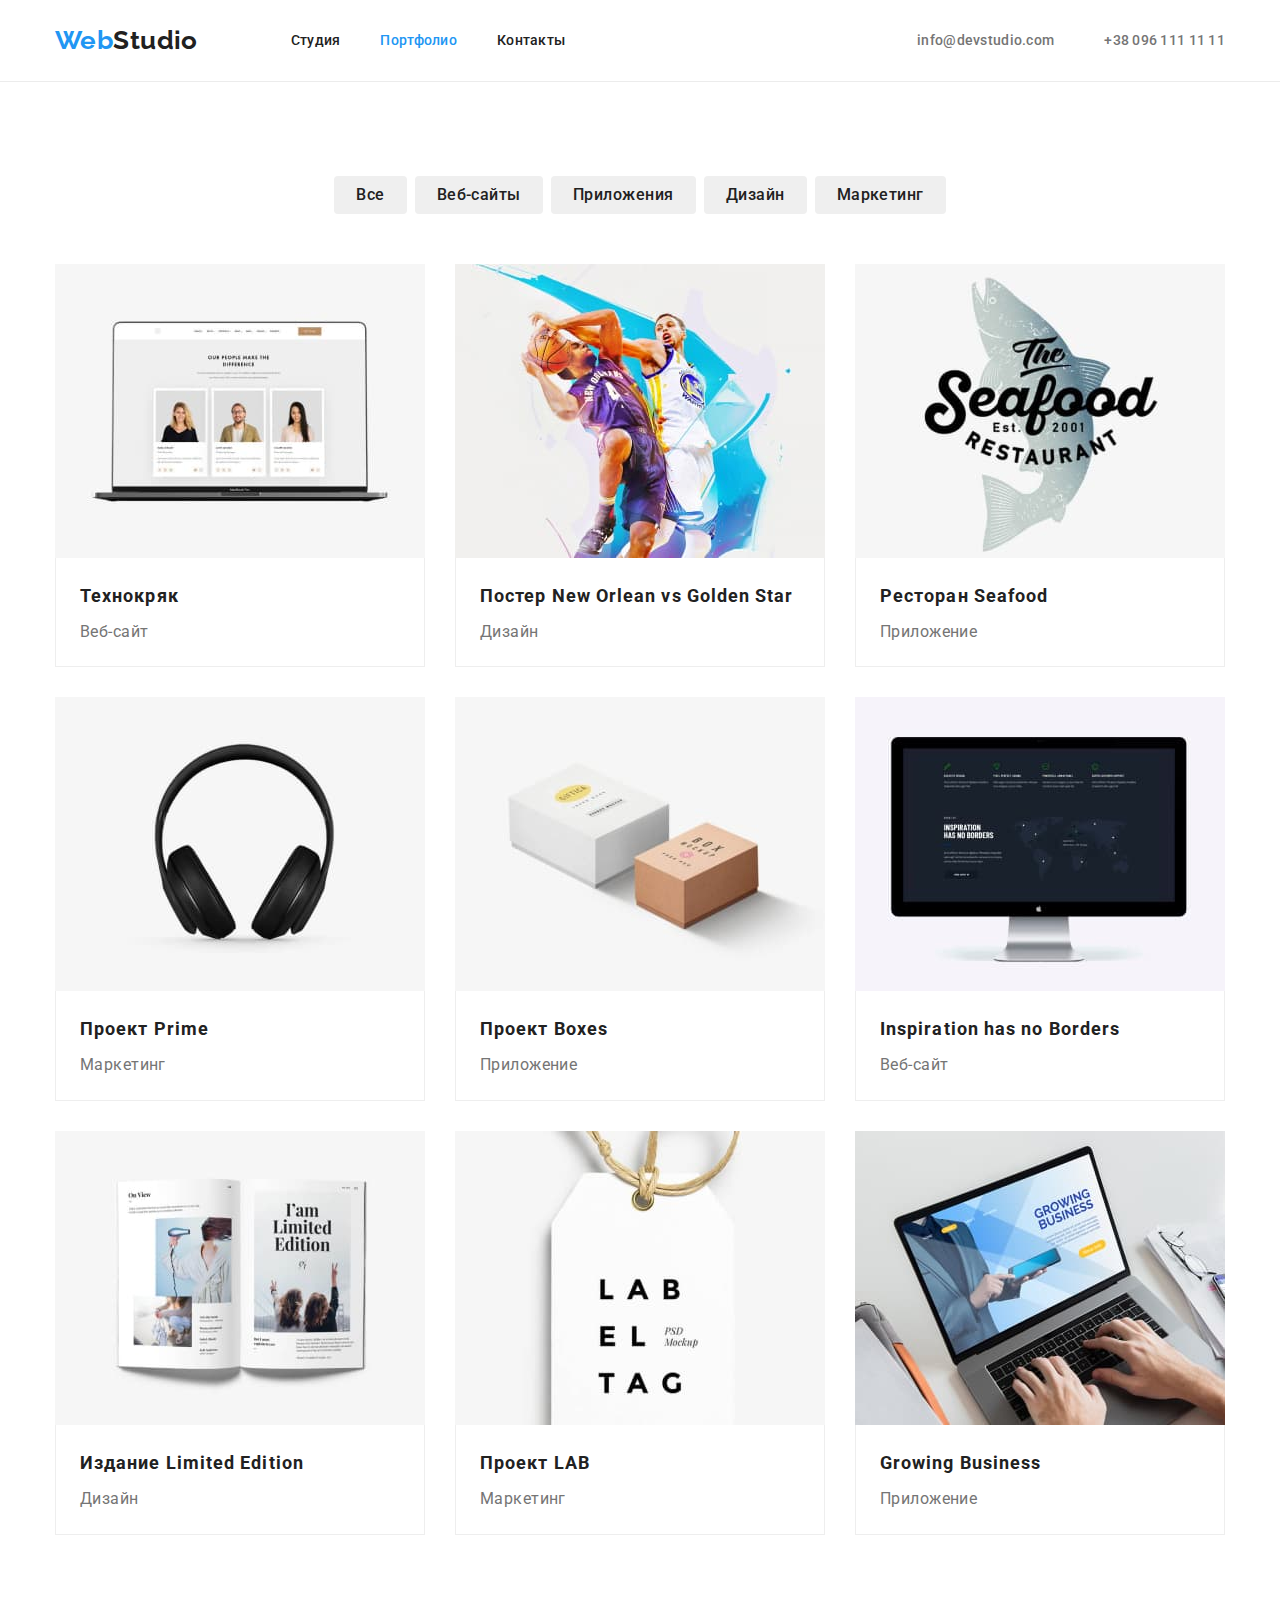
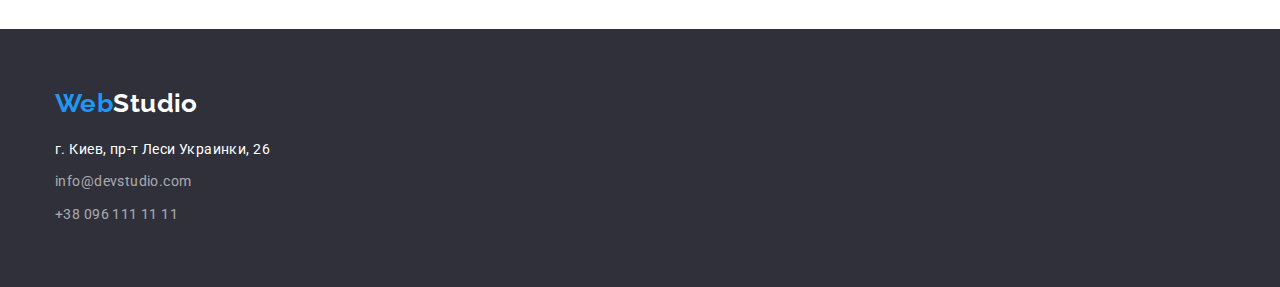
==== portfolio.html @ f80c2c44 "+" ====
<!DOCTYPE html>
<html lang="ru">
  <head>
    <meta charset="UTF-8" />
    <meta http-equiv="X-UA-Compatible" content="IE=edge" />
    <meta name="viewport" content="width=device-width, initial-scale=1.0" />
    <link
      href="https://fonts.googleapis.com/css2?family=Raleway:wght@700&family=Roboto:wght@400;500;700;900&display=swap"
      rel="stylesheet"
    />
    <link
      rel="stylesheet"
      href="https://cdnjs.cloudflare.com/ajax/libs/modern-normalize/1.1.0/modern-normalize.min.css"
    />
    <link rel="stylesheet" href="style/styles.css" />
    <title>goit-markup-hw-01</title>
  </head>
  <body>
    <!-- Шапка -->
    <header>
      <div class="conteiner main-nav">
        <nav class="navigator">
          <a href="./index.html" class="logo"
            ><span class="logo-accent">Web</span>Studio</a
          >
          <ul class="site-nav list">
            <li class="item"><a href="./index.html" class="link">Студия</a></li>
            <li class="item">
              <a href="./portfolio.html" class="link curent">Портфолио</a>
            </li>
            <li class="item"><a href="" class="link">Контакты</a></li>
          </ul>
        </nav>
        <ul class="site-contact list">
          <li class="item">
            <a href="tomail:info@devstudio.com" class="link"
              >info@devstudio.com</a
            >
          </li>
          <li class="item">
            <a href="tel:+380961111111" class="link">+38 096 111 11 11</a>
          </li>
        </ul>
      </div>
    </header>
    <!-- Портфолио -->
    <main>
      <section class="section">
        <div class="conteiner">
          <h1 class="visually-hidden">Портфолио</h1>
          <ul class="flex-buttons list">
            <li class="item">
              <button type="button" class="buttons">Все</button>
            </li>
            <li class="item">
              <button type="button" class="buttons">Веб-сайты</button>
            </li>
            <li class="item">
              <button type="button" class="buttons">Приложения</button>
            </li>
            <li class="item">
              <button type="button" class="buttons">Дизайн</button>
            </li>
            <li class="item">
              <button type="button" class="buttons">Маркетинг</button>
            </li>
          </ul>

          <ul class="list-projects list">
            <li class="item">
              <a href=""
                ><img src="./images/2.1.jpg" alt="Технокряк" width="370" />
                <div class="project-title"><h2 class="project">Технокряк</h2>
                <p class="diction">Веб-сайт</p></a
              ></div>
            </li>
            <li class="item">
              <a href=""
                ><img
                  src="./images/2.2.jpg"
                  alt="Постер New Orlean vs Golden Star"
                  width="370"
                />
                <div class="project-title"><h2 class="project">Постер New Orlean vs Golden Star</h2>
                <p class="diction">Дизайн</p></a
              ></div>
            </li>
            <li class="item">
              <a href=""
                ><img
                  src="./images/2.3.jpg"
                  alt="Ресторан Seafood"
                  width="370"
                />
                <div class="project-title"><h2 class="project">Ресторан Seafood</h2>
                <p class="diction">Приложение</p></a
              ></div>  
            </li>
            <li class="item">
              <a href=""
                ><img src="./images/2.4.jpg" alt="Проект Prime" width="370" />
                <div class="project-title"><h2 class="project">Проект Prime</h2>
                <p class="diction">Маркетинг</p></a
              ></div>
            </li>
            <li class="item">
              <a href=""
                ><img src="./images/2.5.jpg" alt="Проект Boxes" width="370" />
                <div class="project-title"><h2 class="project">Проект Boxes</h2>
                <p class="diction">Приложение</p></a
              ></div>
            </li>
            <li class="item">
              <a href=""
                ><img
                  src="./images/2.6.jpg"
                  alt="Inspiration has no Borders"
                  width="370"
                />
                <div class="project-title"><h2 class="project">Inspiration has no Borders</h2>
                <p class="diction">Веб-сайт</p></a
              ></div>
                
            </li>
            <li class="item">
              <a href=""
                ><img
                  src="./images/2.7.jpg"
                  alt="Издание Limited Edition"
                  width="370"
                />
                <div class="project-title"><h2 class="project">Издание Limited Edition</h2>
                <p class="diction">Дизайн</p></a
              ></div>
            </li>
            <li class="item">
              <a href=""
                ><img src="./images/2.8.jpg" alt="Проект LAB" width="370" />
                <div class="project-title">
                <h2 class="project">Проект LAB</h2>
                <p class="diction">Маркетинг</p></a
              ></div>
            </li>
            <li class="item">
              <a href=""
                ><img
                  src="./images/2.9.jpg"
                  alt="Growing Business"
                  width="370"
                />
                <div class="project-title">
                <h2 class="project">Growing Business</h2>
                <p class="diction">Приложение</p></a
              ></div>
            </li>
          </ul>
        </div>
      </section>
    </main>
    <footer class="footer">
      <div class="conteiner">
        <a href="./index.html" class="footer-logo"
          ><span class="logo-accent">Web</span
          ><span class="footer-logo-accent">Studio</span></a
        >
        <address class="address-navigator">
          <ul class="contact-footer list">
            <li class="item">
              <a
                href="https://goo.gl/maps/BdsSgtMAJnZPHCbD8"
                target="_blank"
                class="address"
              >
                г. Киев, пр-т Леси Украинки, 26
              </a>
            </li>
            <li class="item">
              <a href="tomail:info@devstudio.com" class="link"
                >info@devstudio.com</a
              >
            </li>
            <li class="item">
              <a href="tel:+380961111111" class="link">+38 096 111 11 11</a>
            </li>
          </ul>
        </address>
      </div>
    </footer>
  </body>
</html>
---- style/styles.css ----
:root {
  --primary-text-color: #757575;
  --accent-color: #2196f3;
  --text-title-color: #212121;
  --text-bottons-color: white;
}

.visually-hidden {
  display: none;
}
body {
  background-color: white;
  color: var(--primary-text-color);
  font-family: 'Roboto', sans-serif;
  font-size: 14px;
  letter-spacing: 0.03em;
}

h1,
h2,
h3,
h4,
h5,
h6,
p {
  padding: 0;
  margin: 0;
}
.list {
  list-style: none;
  padding: 0;
  margin: 0;
}

.conteiner {
  /* outline: 1px solid tomato; */
  width: 1200px;
  padding-left: 15px;
  padding-right: 15px;
  margin-left: auto;
  margin-right: auto;
}

.section {
  padding-top: 94px;
  padding-bottom: 94px;
}

img {
  display: block;
}

/* Logo */
header {
  border-bottom: 1px solid #ececec;
}
.main-nav {
  display: flex;
  align-items: center;
}

.logo {
  display: flex;
  padding-top: 25px;
  padding-bottom: 25px;
  margin-left: auto;

  color: var(--text-title-color);
  font-family: Raleway;
  font-style: normal;
  font-weight: 700;
  font-size: 26px;
  line-height: 31px;
  text-decoration: none;
}
.logo-accent {
  color: var(--accent-color);
}

.navigator {
  display: flex;
  align-items: center;
}
/* Site-nav */
.site-nav {
  display: flex;
  margin-left: 93px;
  align-items: center;
}

.site-nav .link {
  display: block;
  padding-top: 32px;
  padding-bottom: 32px;
  color: var(--text-title-color);
  font-weight: 500;
  font-size: 14px;
  line-height: 1.1;
  letter-spacing: 0.02em;
  text-decoration: none;
}
.site-nav .item:not(:last-child) {
  margin-right: 40px;
}

.site-nav .link:hover,
.site-nav .link:focus,
.contact-footer .link:hover,
.contact-footer .link:focus {
  color: var(--accent-color);
}
.site-nav .link.curent {
  color: var(--accent-color);
}
.site-contact {
  display: flex;
}
.site-contact .item + .item {
  margin-left: 50px;
}

.site-contact {
  margin-left: auto;
}
.site-contact .link {
  display: block;
  padding-top: 32px;
  padding-bottom: 32px;

  color: var(--primary-text-color);
  font-weight: 500;
  font-size: 14px;
  line-height: 1.1;
  letter-spacing: 0.02em;
  text-decoration: none;
}

.site-contact .link:hover,
.site-contact .link:focus,
.logo-mail {
  color: var(--accent-color);
}

/* страничка index.html */
/* Hero */

.hero-button {
  padding: 10px 32px;
  font-weight: 700;
  font-size: 16px;
  line-height: 1.9;
  display: flex;
  align-items: center;
  letter-spacing: 0.06em;
  color: var(--text-bottons-color);
  background-color: var(--accent-color);
  display: inline-block;
  box-shadow: 0px 4px 4px rgba(0, 0, 0, 0.15);
  border-radius: 4px;
  border: none;
}

.hero-button:hover,
.hero-button:focus {
  color: var(--text-title-color);
  background-color: var(--text-bottons-color);
}

.hero {
  background-color: #2f303a;
  text-align: center;
  padding-top: 200px;
  padding-bottom: 200px;
}

.hero .title {
  font-size: 44px;
  line-height: 1.4;
  letter-spacing: 0.06em;
  text-transform: uppercase;
  color: var(--text-bottons-color);
  margin-top: 0;
  margin-bottom: 30px;
}
/* peculiarities */
.feature-list {
  display: flex;
  flex-direction: row;
}

.feature-list .title {
  margin-top: 0;
  margin-bottom: 10px;
  color: var(--text-title-color);
  font-weight: 700;
  font-size: 14px;
  line-height: 1.1;
  letter-spacing: 0.03em;
  text-transform: uppercase;
}

.feature-list .paragraf {
  width: 270px;
  font-size: 14px;
  line-height: 1.7;
  margin-top: 0;
  margin-bottom: 0;
}

.feature-list .item:not(:last-child) {
  margin-right: 30px;
}

.feature-list .item::before {
  margin-bottom: 30px;
  display: block;
  content: '';
  height: 120px;
  background: #f5f4fa;
  background-image: url(../images/icons.svg/aerial1.svg);
  background-size: contain;
  background-repeat: no-repeat;
  background-position: center;
  border-radius: 4px;
}

/* About */
.padding {
  padding-top: 0;
}

.flex-about {
  display: flex;
  flex-direction: row;
  align-items: center;
}

.flex-about .item:not(:last-child) {
  margin-right: 30px;
}

.about-title {
  color: var(--text-title-color);
  margin-bottom: 50px;
  font-weight: 700;
  font-size: 36px;
  line-height: 1.2;
  text-align: center;
}
/* About team */

.about-team {
  padding-top: 0;
  background: #f5f4fa;
}

.flex-team {
  display: flex;
  flex-direction: row;
}

.flex-team .item {
  background-color: var(--text-bottons-color);
  box-shadow: 0px 1px 3px rgba(0, 0, 0, 0.12), 0px 1px 1px rgba(0, 0, 0, 0.14),
    0px 2px 1px rgba(0, 0, 0, 0.2);
  border-radius: 0px 0px 4px 4px;
}
.flex-team .item:not(:last-child) {
  margin-right: 30px;
}

.about-team .title {
  color: var(--text-title-color);
  margin-top: 0;
  margin-bottom: 50px;
  font-weight: 700;
  font-size: 36px;
  line-height: 1.2;
  text-align: center;
}
.about-team .name {
  color: var(--text-title-color);
  margin-top: 30px;
  margin-bottom: 10px;
  font-weight: 500;
  font-size: 16px;
  line-height: 1.2;
  text-align: center;
}

.about-team .profession {
  color: var(--primary-text-color);
  margin-top: 0;
  margin-bottom: 30px;
  font-size: 16px;
  line-height: 1.1;
  text-align: center;
}

/* Compay */

.company {
  padding-top: 0;
}

/* footer */

.footer {
  background-color: #2f303a;
  padding-top: 60px;
  padding-bottom: 60px;
}

.footer-logo {
  display: block;
  margin-bottom: 20px;
  color: var(--text-title-color);
  font-family: Raleway;
  font-style: normal;
  font-weight: 700;
  font-size: 26px;
  line-height: 1.1;
  text-decoration: none;
}
.footer-logo-accent {
  color: var(--text-bottons-color);
}

.contact-footer .link {
  font-size: 14px;
  line-height: 1.7;
  color: rgba(255, 255, 255, 0.6);
  text-decoration: none;
  font-style: normal;
}

.contact-footer .contact-footer {
  /* background-color: tomato; */
}

.contact-footer .item {
  margin-bottom: 9px;
}

.contact-footer .item:last-child {
  margin-bottom: 0px;
}

.address {
  font-style: normal;
  text-decoration: none;
  font-size: 14px;
  line-height: 1.7;
  color: var(--text-bottons-color);
}
/* portfolio.html */

.flex-buttons {
  display: flex;
  justify-content: center;
  margin-top: 0;
  margin-bottom: 50px;
}
.flex-buttons .item {
  margin-right: 8px;
}

.flex-buttons .item:last-child {
  margin-right: 0;
}
.buttons {
  padding: 6px 22px;
  font-weight: 500;
  font-size: 16px;
  line-height: 1.6;
  text-align: center;
  letter-spacing: 0.03em;
  color: var(--text-title-color);
  cursor: pointer;
  border: transparent;
  border-radius: 4px;
  /* box-shadow: 0px 3px 1px rgba(0, 0, 0, 0.1), 0px 1px 2px rgba(0, 0, 0, 0.08),
    0px 2px 2px rgba(0, 0, 0, 0.12); */
}

.buttons:hover,
.buttons:focus {
  color: var(--text-bottons-color);
  background-color: var(--accent-color);
  box-shadow: 0px 3px 1px rgba(0, 0, 0, 0.1), 0px 1px 2px rgba(0, 0, 0, 0.08),
    0px 2px 2px rgba(0, 0, 0, 0.12);
}

.list-projects {
  display: flex;
  flex-wrap: wrap;
}

.list-projects .item {
  flex-basis: calc((100% - 60px) / 3);
  margin-right: 30px;
  margin-bottom: 30px;
}

.list-projects .item:nth-child(3n + 3) {
  margin-right: 0;
}

.list-projects .item:nth-last-child(-n + 3) {
  margin-bottom: 0;
}

.project-title {
  border-left: 1px solid #eeeeee;
  border-right: 1px solid #eeeeee;
  border-bottom: 1px solid #eeeeee;
  padding: 20px 24px;
  width: 370px;
}

.list-projects .project {
  color: var(--text-title-color);
  font-weight: 700;
  font-size: 18px;
  line-height: 2;
  letter-spacing: 0.06em;
  text-decoration: none;
}

.list-projects .diction {
  color: var(--primary-text-color);
  margin-top: 4px;
  font-size: 16px;
  line-height: 1.8;
}

.list-projects a {
  text-decoration: none;
}
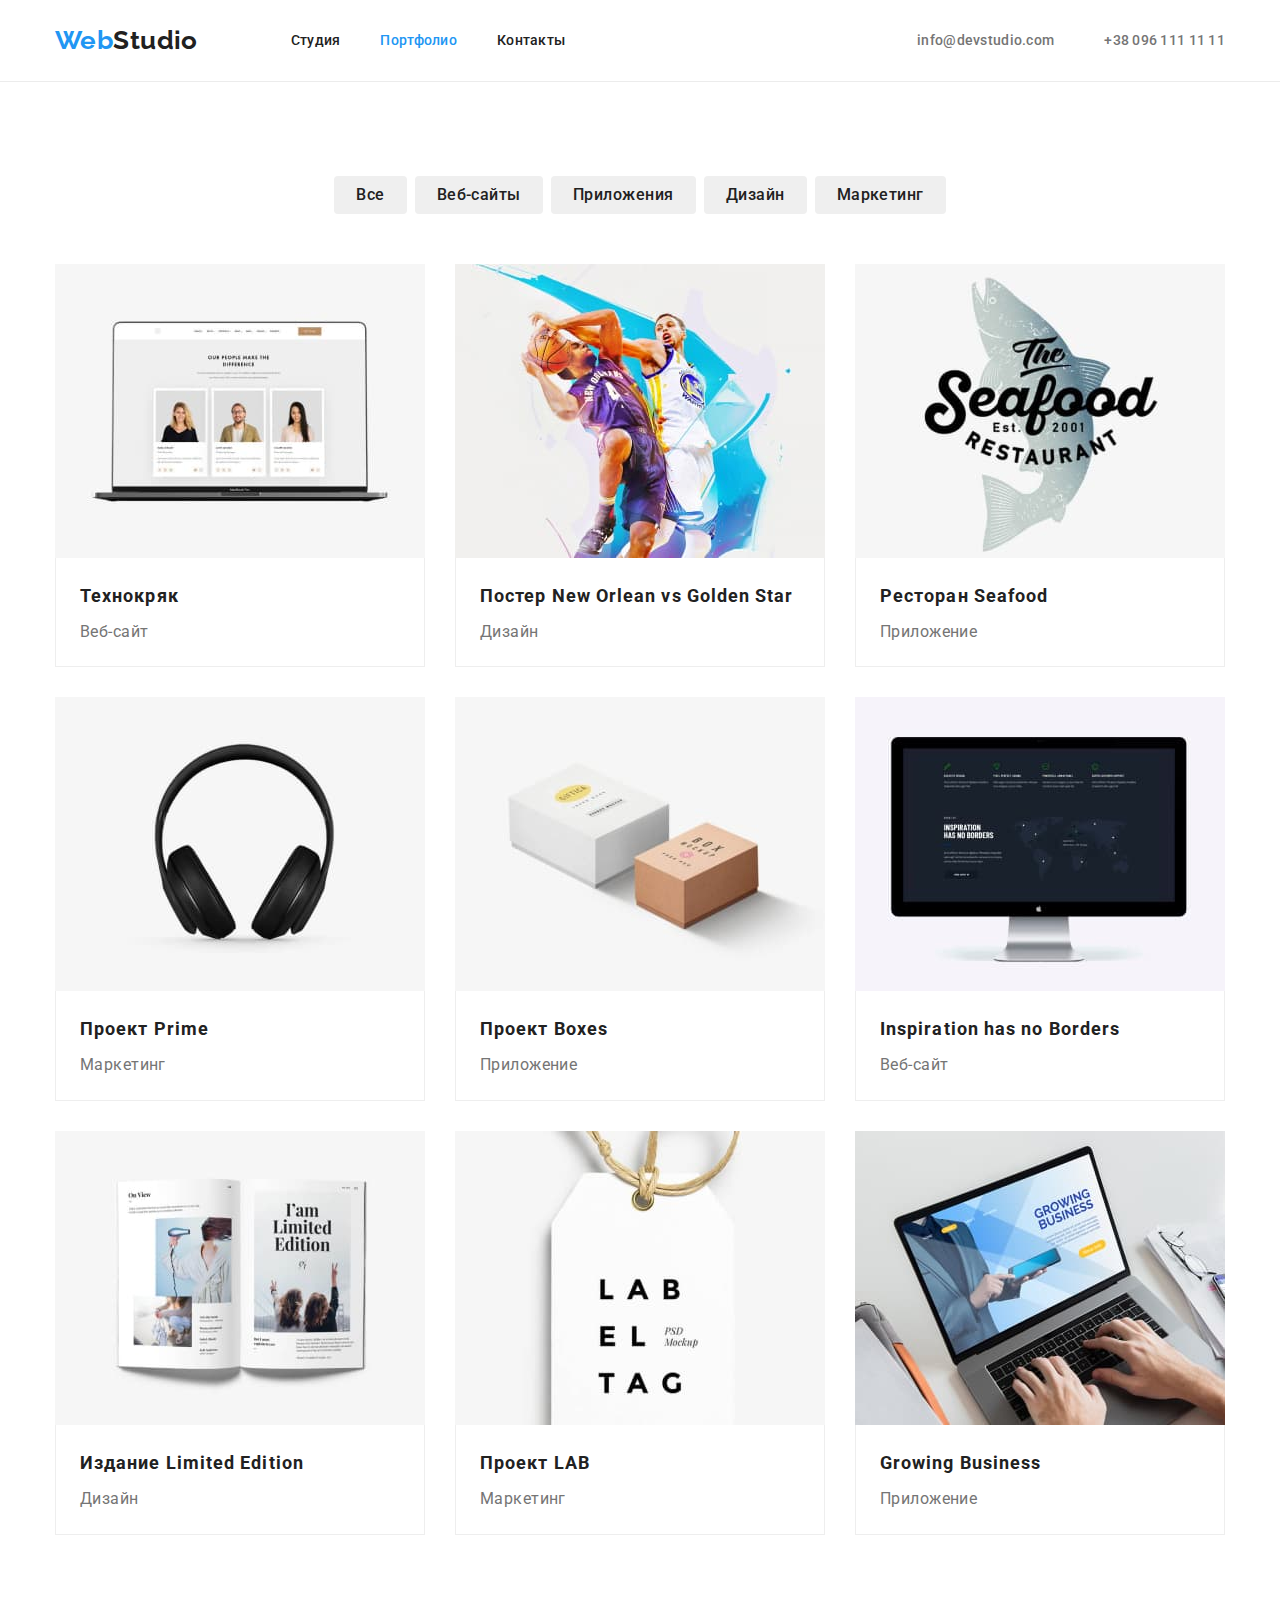
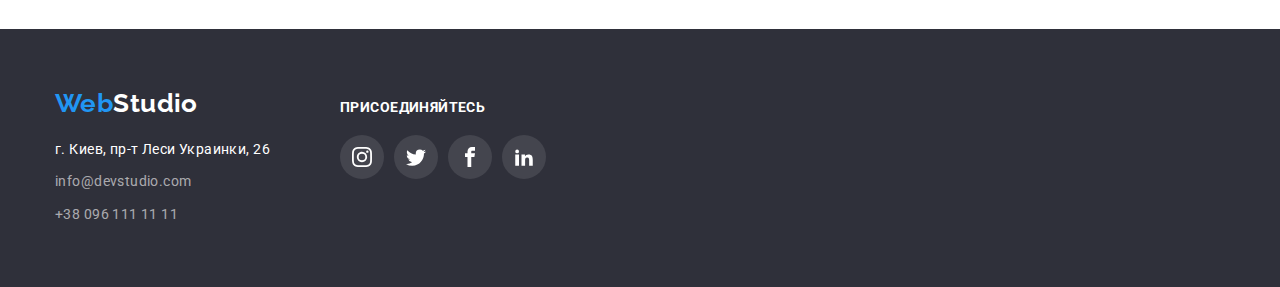
==== commit d30d470f: "сделал секцию Hero" ====
--- a/portfolio.html
+++ b/portfolio.html
@@ -158,32 +158,53 @@
       </section>
     </main>
     <footer class="footer">
-      <div class="conteiner">
-        <a href="./index.html" class="footer-logo"
-          ><span class="logo-accent">Web</span
-          ><span class="footer-logo-accent">Studio</span></a
-        >
-        <address class="address-navigator">
-          <ul class="contact-footer list">
-            <li class="item">
-              <a
-                href="https://goo.gl/maps/BdsSgtMAJnZPHCbD8"
-                target="_blank"
-                class="address"
-              >
-                г. Киев, пр-т Леси Украинки, 26
-              </a>
-            </li>
-            <li class="item">
-              <a href="tomail:info@devstudio.com" class="link"
-                >info@devstudio.com</a
-              >
-            </li>
-            <li class="item">
-              <a href="tel:+380961111111" class="link">+38 096 111 11 11</a>
-            </li>
-          </ul>
-        </address>
+      <div class="conteiner contact-menu">
+        <div>
+          <a href="./index.html" class="footer-logo"
+            ><span class="logo-accent">Web</span><span class="footer-logo-accent">Studio</span></a
+          >
+          <address>
+            <ul class="contact-footer list">
+              <li class="item">
+                <a href="https://goo.gl/maps/BdsSgtMAJnZPHCbD8" target="_blank" class="address">
+                  г. Киев, пр-т Леси Украинки, 26
+                </a>
+              </li>
+              <li class="item">
+                <a href="tomail:info@devstudio.com" class="link">info@devstudio.com</a>
+              </li>
+              <li class="item">
+                <a href="tel:+380961111111" class="link">+38 096 111 11 11</a>
+              </li>
+            </ul>
+          </address>
+        </div>
+        <div class="connect">
+          <h3 class="footer-social">присоединяйтесь</h3>
+          <ul class="footer-list list">
+            <li class="footer-social-item">
+              <a href="" class="footer-social-link">
+                <svg class="footer-social-logo" width="20" height="20">
+                  <use href="./images/icons.svg/sprite.svg#icon-instagram"></use></svg></a>
+            </li>
+            <li class="footer-social-item">
+              <a href="" class="footer-social-link">
+                <svg class="footer-social-logo" width="20" height="20">
+                  <use href="./images/icons.svg/sprite.svg#icon-twitter"></use></svg></a>
+            </li>
+            <li class="footer-social-item">
+              <a href="" class="footer-social-link">
+                <svg class="footer-social-logo" width="20" height="20">
+                  <use href="./images/icons.svg/sprite.svg#icon-facebook"></use></svg></a>
+            </li>
+            <li></li>
+            <li class="footer-social-item">
+              <a href="" class="footer-social-link">
+                <svg class="footer-social-logo" width="20" height="20">
+                  <use href="./images/icons.svg/sprite.svg#icon-linkedin2"></use></svg></a>
+            </li>
+          </ul>
+        </div>
       </div>
     </footer>
   </body>
--- a/style/styles.css
+++ b/style/styles.css
@@ -33,7 +33,6 @@
 }
 
 .conteiner {
-  /* outline: 1px solid tomato; */
   width: 1200px;
   padding-left: 15px;
   padding-right: 15px;
@@ -89,7 +88,7 @@
 }
 
 .site-nav .link {
-  display: block;
+  display: flex;
   padding-top: 32px;
   padding-bottom: 32px;
   color: var(--text-title-color);
@@ -98,6 +97,7 @@
   line-height: 1.1;
   letter-spacing: 0.02em;
   text-decoration: none;
+  align-items: center;
 }
 .site-nav .item:not(:last-child) {
   margin-right: 40px;
@@ -114,16 +114,16 @@
 }
 .site-contact {
   display: flex;
+  margin-left: auto;
+  align-items: center;
 }
 .site-contact .item + .item {
   margin-left: 50px;
 }
 
-.site-contact {
-  margin-left: auto;
-}
 .site-contact .link {
-  display: block;
+  display: flex;
+  align-items: center;
   padding-top: 32px;
   padding-bottom: 32px;
 
@@ -141,6 +141,12 @@
   color: var(--accent-color);
 }
 
+.contact-icon {
+  align-items: center;
+  margin-right: 10px;
+  fill: currentColor;
+}
+
 /* страничка index.html */
 /* Hero */
 
@@ -149,8 +155,7 @@
   font-weight: 700;
   font-size: 16px;
   line-height: 1.9;
-  display: flex;
-  align-items: center;
+  display: block;
   letter-spacing: 0.06em;
   color: var(--text-bottons-color);
   background-color: var(--accent-color);
@@ -167,8 +172,16 @@
 }
 
 .hero {
-  background-color: #2f303a;
-  text-align: center;
+  text-align: center;
+  max-width: 1600px;
+  height: 480;
+  margin-left: auto;
+  margin-right: auto;
+  background-image: linear-gradient(to right, rgba(47, 48, 58, 0.4),
+  rgba(47, 48, 58, 0.4) ), 
+  url(../images/Hero.jpg);
+  background-repeat: no-repeat;
+  background-position: center;
   padding-top: 200px;
   padding-bottom: 200px;
 }
@@ -182,7 +195,24 @@
   margin-top: 0;
   margin-bottom: 30px;
 }
+
 /* peculiarities */
+
+.icon-conteiner {
+  background: #f5f4fa;
+  border-radius: 4px;
+  width: 270px;
+  height: 120px;
+  margin-bottom: 30px;
+  display: flex;
+  align-items: center;
+  justify-content: center;
+}
+
+.feature-icon {
+  align-items: center;
+}
+
 .feature-list {
   display: flex;
   flex-direction: row;
@@ -209,19 +239,6 @@
 
 .feature-list .item:not(:last-child) {
   margin-right: 30px;
-}
-
-.feature-list .item::before {
-  margin-bottom: 30px;
-  display: block;
-  content: '';
-  height: 120px;
-  background: #f5f4fa;
-  background-image: url(../images/icons.svg/aerial1.svg);
-  background-size: contain;
-  background-repeat: no-repeat;
-  background-position: center;
-  border-radius: 4px;
 }
 
 /* About */
@@ -291,16 +308,85 @@
 .about-team .profession {
   color: var(--primary-text-color);
   margin-top: 0;
-  margin-bottom: 30px;
+  margin-bottom: 16px;
   font-size: 16px;
   line-height: 1.1;
   text-align: center;
 }
 
+.flex-social-media {
+  display: flex;
+  margin-bottom: 30px;
+  justify-content: center;
+}
+
+.social-link {
+  width: 44px;
+  height: 44px;
+  display: flex;
+  justify-content: center;
+  align-items: center;
+  color: var(--primary-text-color);
+}
+
+.social-link:hover,
+.social-link:focus {
+  color: var(--text-bottons-color);
+  background-color: var(--accent-color);
+  border-radius: 50%;
+}
+
+.social-logo {
+  fill: currentColor;
+}
+
 /* Compay */
 
-.company {
-  padding-top: 0;
+.company-title {
+  margin-bottom: 50px;
+  font-family: 'Roboto';
+  font-style: normal;
+  font-weight: 700;
+  font-size: 36px;
+  line-height: 1.2;
+  text-align: center;
+  letter-spacing: 0.03em;
+  color: var(--text-title-color);
+}
+
+.company-item {
+  display: flex;
+}
+
+.company-conteiner {
+  margin-right: 30px;
+  display: flex;
+  justify-content: center;
+  align-items: center;
+  border-radius: 4px;
+  width: 170px;
+  height: 92px;
+  cursor: pointer;
+}
+
+.company-link {
+  padding: 16px 32px;
+  color: var(--primary-text-color);
+  border: 1px solid var(--primary-text-color);
+}
+
+.company-link:hover,
+.company-link:focus {
+  color: var(--accent-color);
+  border: 1px solid var(--accent-color);
+}
+
+.icon-company {
+  fill: currentColor;
+}
+
+.company-conteiner:last-child {
+  margin-right: 0;
 }
 
 /* footer */
@@ -311,6 +397,11 @@
   padding-bottom: 60px;
 }
 
+.contact-menu {
+  display: flex;
+  align-items: baseline;
+}
+
 .footer-logo {
   display: block;
   margin-bottom: 20px;
@@ -334,10 +425,6 @@
   font-style: normal;
 }
 
-.contact-footer .contact-footer {
-  /* background-color: tomato; */
-}
-
 .contact-footer .item {
   margin-bottom: 9px;
 }
@@ -352,6 +439,49 @@
   font-size: 14px;
   line-height: 1.7;
   color: var(--text-bottons-color);
+}
+
+.footer-social {
+  font-family: 'Roboto';
+  font-weight: 700;
+  font-size: 14px;
+  line-height: 16px;
+  letter-spacing: 0.03em;
+  color: var(--text-bottons-color);
+  text-transform: uppercase;
+}
+
+.connect {
+  margin-left: 70px;
+}
+
+.footer-list {
+  display: flex;
+  margin-top: 20px;
+}
+
+.footer-social-item:not(:last-child) {
+  margin-right: 10px;
+}
+
+.footer-social-link {
+  width: 44px;
+  height: 44px;
+  display: flex;
+  justify-content: center;
+  align-items: center;
+  color: var(--primary-text-color);
+  border-radius: 50%;
+  background: rgba(255, 255, 255, 0.1);
+}
+
+.footer-social-link:hover,
+.footer-social-link:focus {
+  background-color: var(--accent-color);
+}
+
+.footer-social-logo {
+  fill: var(--text-bottons-color);
 }
 /* portfolio.html */
 
